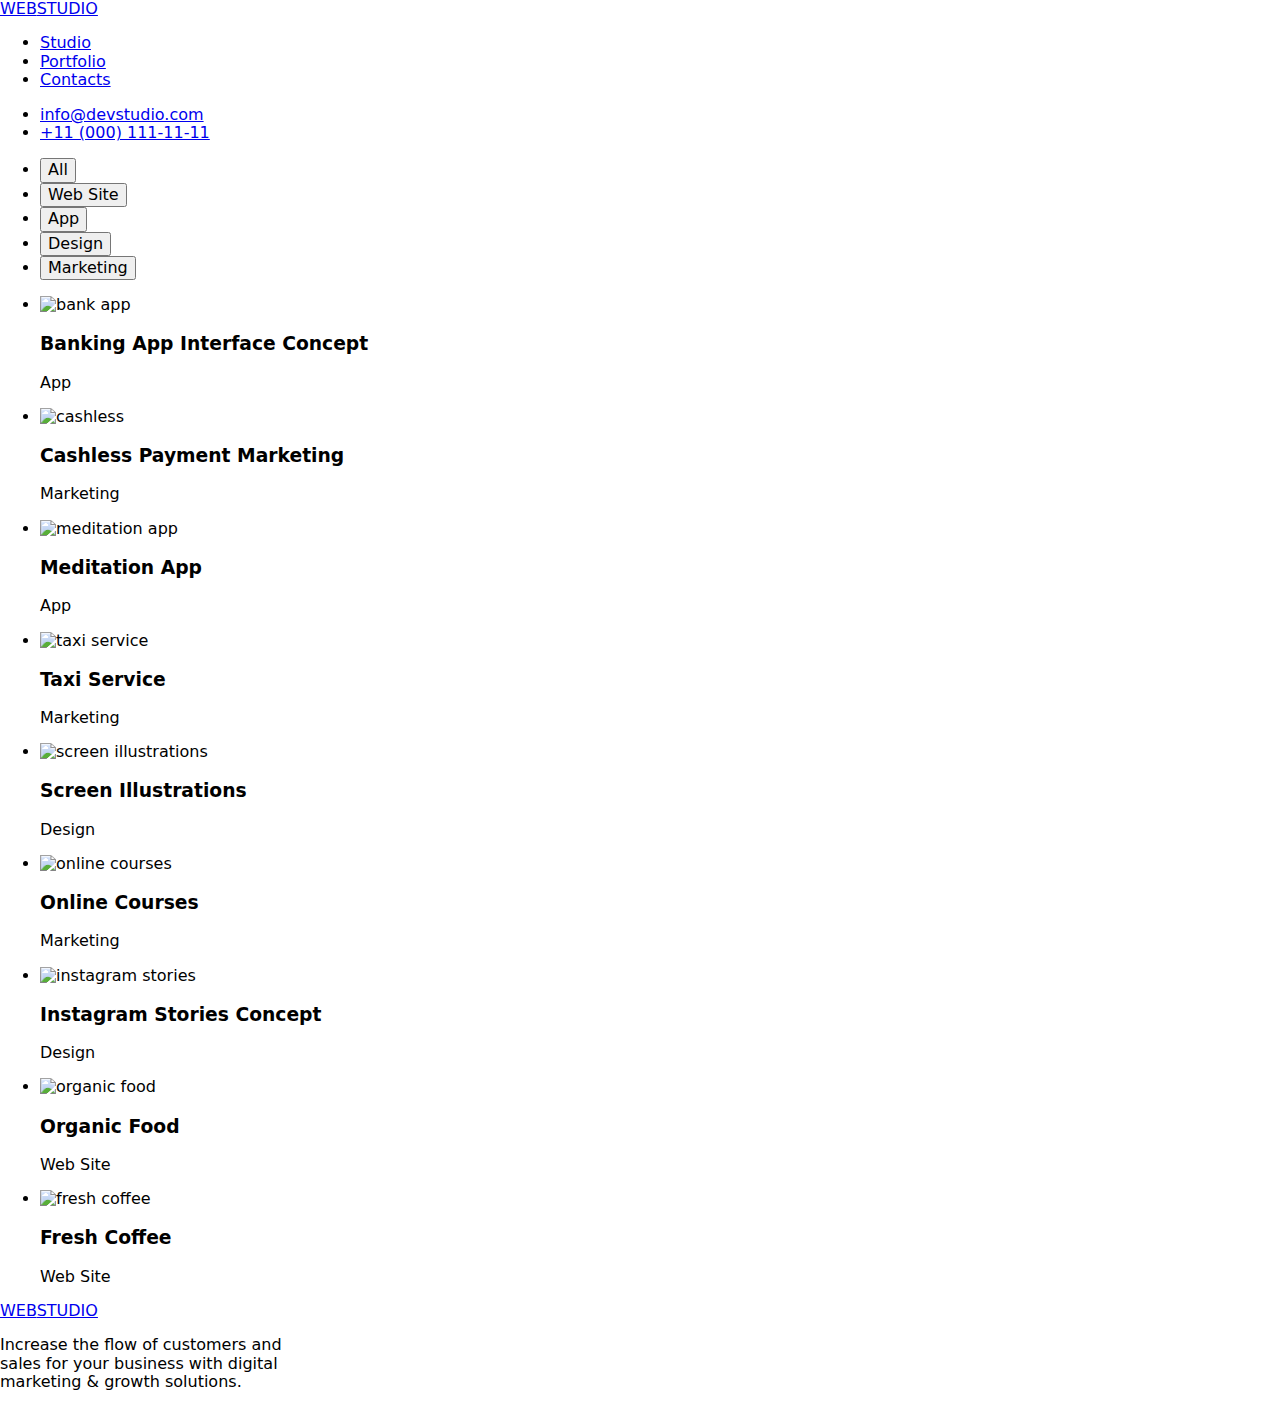
==== portfolio.html @ 7a67841f "Add files via upload" ====
<!DOCTYPE html>
<html lang="en">
<head>
    <meta charset="UTF-8">
    <meta name="viewport" content="width=device-width, initial-scale=1.0">
    <title>GoIT WEBSTUDIO - Portfolio - homework-3</title>
    <link rel="stylesheet" href="./css/styles.css">
    <link href="https://fonts.googleapis.com/css2?family=Raleway:wght@800&family=Roboto:wght@400;500;700;900&display=swap" rel="stylesheet">
    
    <link
      rel="stylesheet"
      href="https://cdnjs.cloudflare.com/ajax/libs/modern-normalize/2.0.0/modern-normalize.min.css"
    />


</head>
<body>
    <header class="header">
        <div class="container header-container">
          <nav class="header-navigation">
            <a class="header-logo link" href="./index.html">
              <span class="web-logo">WEB</span
              ><span class="studio-logo">STUDIO </span>
            </a>
  
            <ul class="header-list list">
              <li class="header-item">
                <a class="header-link link " href="./index.html">Studio</a>
              </li>
              <li class="header-item">
                <a class="header-link link current" href="./portfolio.html">Portfolio</a>
              </li>
              <li class="header-item">
                <a class="header-link link" href="#">Contacts</a>
              </li>
            </ul>
          </nav>
  
          <ul class="header-address list">
            <li>
              <a
                class="header-address-link link contacts"
                href="mailto:info@devstudio.com"
                >info@devstudio.com</a
              >
            </li>
            <li>
              <a class="header-address-link link contacts" href="tel:+110001111111"
                >+11 (000) 111-11-11</a
              >
            </li>
          </ul>
        </div>
      </header>

    
    <main>
        <section class="section">

      <!-- Button  -->
            <div class="container">
            <ul class="filter list">
                <li><button type="button" class="filter-item active">All</button></li>
                <li><button type="button" class="filter-item">Web Site</button></li>
                <li><button type="button" class="filter-item">App</button></li>
                <li><button type="button" class="filter-item">Design</button></li>
                <li><button type="button" class="filter-item">Marketing</button></li>
            </ul>
           


       <!--  Project Item  -->
          

            <ul class="project list">

                <li class="project-item">
                    <img src="./images/project-1.jpg" alt="bank app" width="360">
                    <div class="project-name">
                    <h3 class="project-title project-style">Banking App Interface Concept</h3>
                    <p class="project-title-bottom project-style-bottom">App</p>
                </div>

                </li>
                <li>
                    <img src="./images/project-2.jpg" alt="cashless" width="360"> 
                    <div class="project-name">
                    <h3 class="project-title project-style">Cashless Payment Marketing</h3>
                    <p class="project-title-bottom project-style-bottom">Marketing</p>
                    </div>
                </li>
                <li  class="project-item"><img src="./images/project-3.jpg" alt="meditation app" width="360">
                    <div class="project-name">
                    <h3 class="project-title project-style">Meditation App</h3>
                    <p class="project-title-bottom project-style-bottom">App</p>
                    </div>
                </li>

                <li class="project-item">
                    <img src="./images/project-4.jpg" alt="taxi service" width="360">
                    <div class="project-name">
                    <h3 class="project-title project-style">Taxi Service</h3>
                    <p class="project-title-bottom project-style-bottom">Marketing</p>
                    </div>
                </li>
                <li class="project-item">
                    <img src="./images/project-5.jpg" alt="screen illustrations" width="360">
                    <div class="project-name">
                    <h3 class="project-title project-style">Screen Illustrations</h3>
                    <p class="project-title-bottom project-style-bottom">Design</p>
                    </div>
                </li>
                <li class="project-item">
                    <img src="./images/project-6.jpg" alt="online courses" width="360">
                    <div class="project-name">
                    <h3 class="project-title project-style">Online Courses</h3>
                    <p class="project-title-bottom project-style-bottom">Marketing</p>
                    </div>
                </li>
                <li class="project-item">
                    <img src="./images/project-7.jpg" alt="instagram stories" width="360">
                    <div class="project-name">
                    <h3 class="project-title project-style">Instagram Stories Concept</h3>
                    <p class="project-title-bottom project-style-bottom">Design</p>
                    </div>
                </li>
                <li class="project-item">
                    <img src="./images/project-8.jpg" alt="organic food"  width="360">
                    <div class="project-name">
                    <h3 class="project-title project-style">Organic Food</h3>
                    <p class="project-title-bottom project-style-bottom">Web Site</p>
                </div>
                </li>

                <li  class="project-item">
                    <img src="./images/project-9.jpg" alt="fresh coffee" width="360">
                    <div class="project-name">
                    <h3 class="project-title project-style">Fresh Coffee</h3>
                    <p class="project-title-bottom project-style-bottom">Web Site</p>
                </div>
                </li>
            </ul>
        </div>
        </section>

    </main>

    <footer class="footer-section">
        <div class="container footer-container">
        
            <a href="./index.html" class="header-logo link"> 
                <span class="web-logo">WEB</span><span class="footer-studiologo2">STUDIO</span>
            </a>
        <p class="footer-description">Increase the flow of customers and <br/> 
            sales for your business with digital <br/>
             marketing & growth solutions.</p>
            </div>
        

    </footer>
</body>
</html>
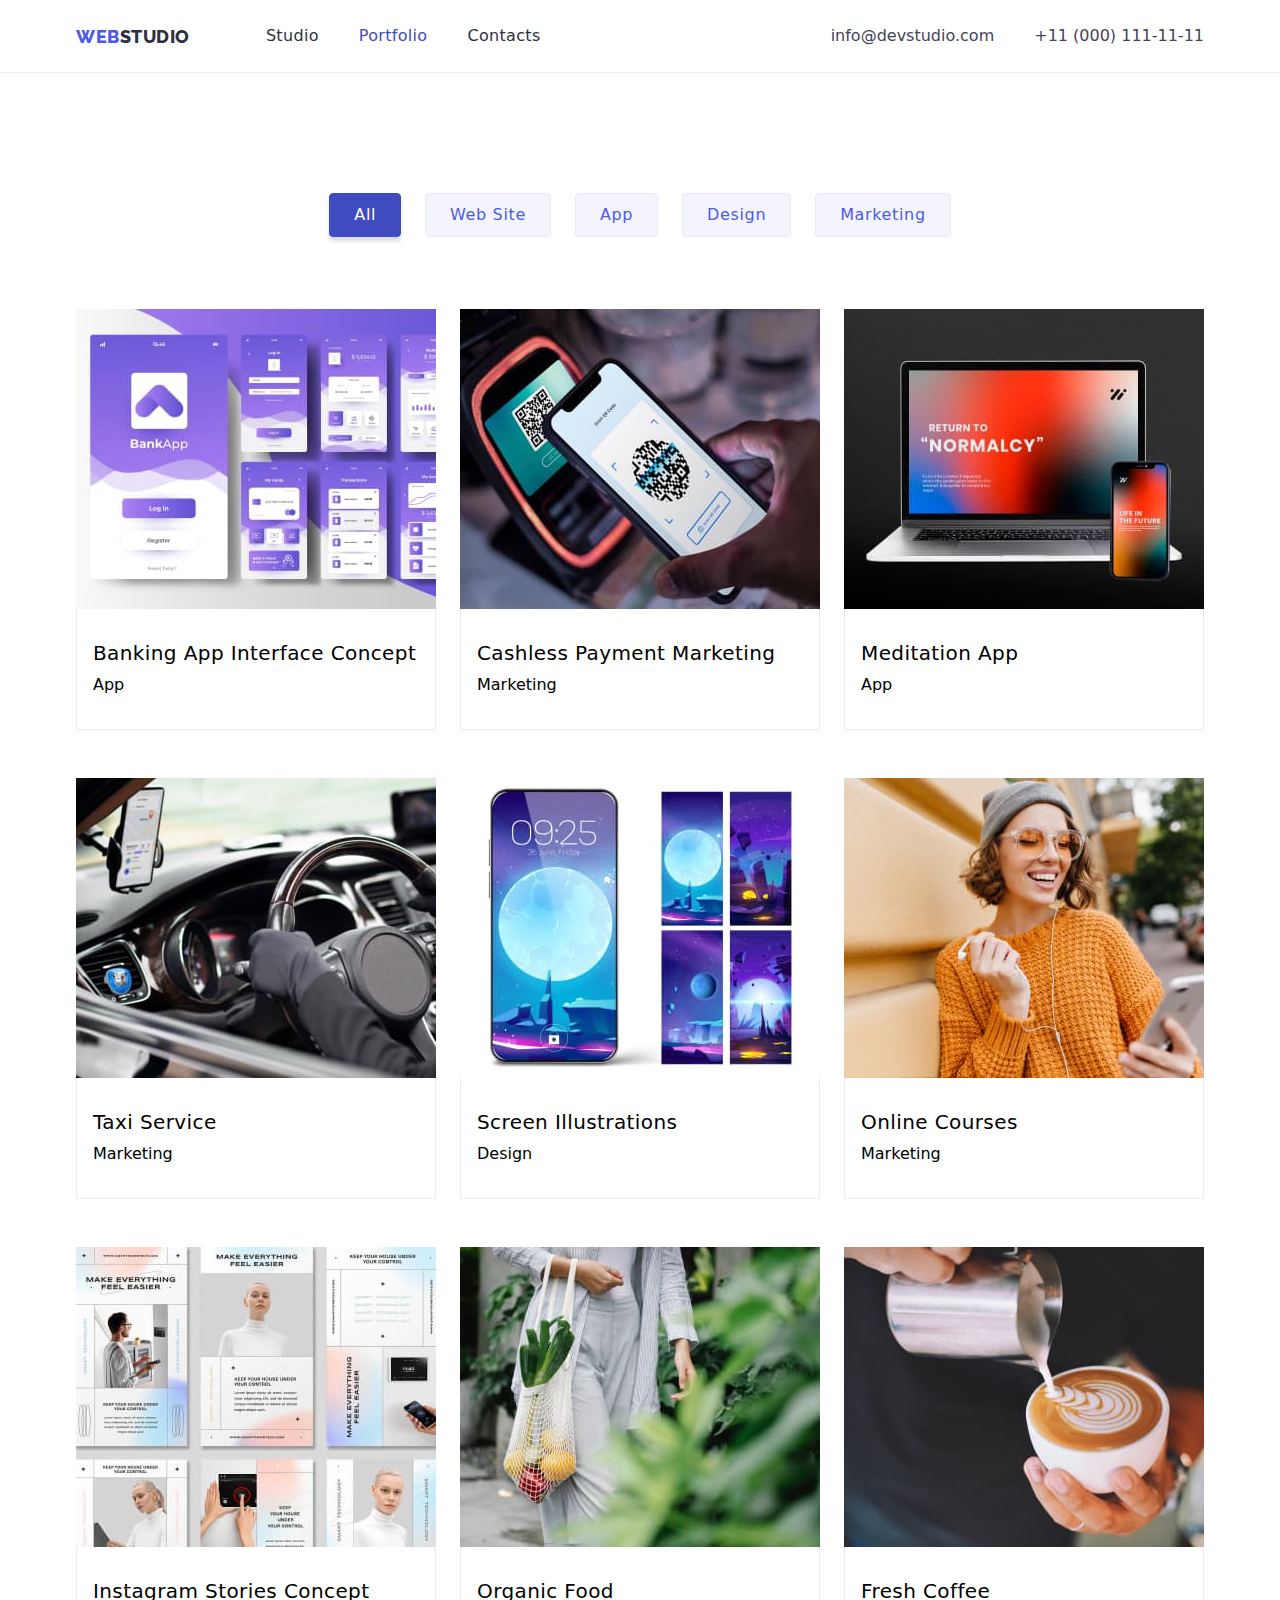
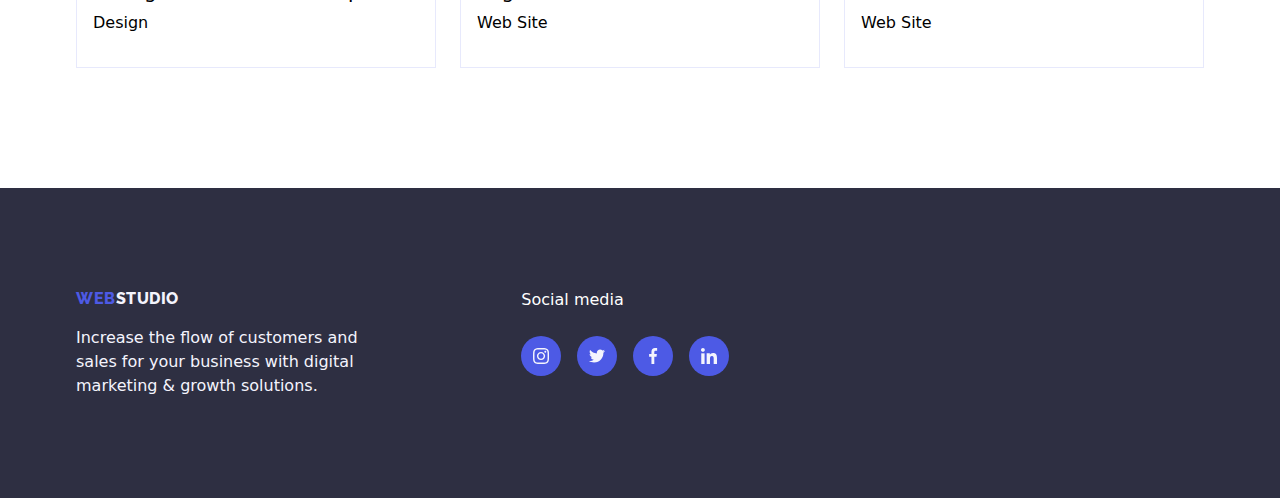
==== commit aa812ae8: "hw-04" ====
--- a/portfolio.html
+++ b/portfolio.html
@@ -146,17 +146,30 @@
     </main>
 
     <footer class="footer-section">
-        <div class="container footer-container">
+      <div class="container footer-container">
+      <div class="footer-logo-wrapper ">
+          <a href="./index.html" class="footer-logo link"> 
+              <span class="web-logo">WEB</span><span class="footer-studiologo2">STUDIO</span>
+          </a>
+
+      <p class="footer-description footer-text">Increase the flow of customers and </br>sales for your business with digital marketing & growth solutions.</p>
+          
+           
+          </div> 
+
+            <div class="container footer-social-wrap">
+
+              <p class="footer-social-title">Social media</p>
+              <ul class="footer-social-list list">
+                <li class="footer-social-item"><a class="footer-social-link " href="https://www.instagram.com/" target="_blank" rel="noopenner noreferrer"> <svg class="footer-social-svg " width="16" height="16"> <use href="./images/icons.svg#instagram"></use> </svg></a></li>
+                <li class="footer-social-item"><a class="footer-social-link " href="https://twitter.com/" target="_blank" rel="noopenner noreferrer"> <svg class="footer-social-svg "  width="16" height="16"> <use href="./images/icons.svg#twitter"></use> </svg></a></li>
+                <li class="footer-social-item"><a class="footer-social-link " href="https://www.facebook.com/" target="_blank" rel="noopenner noreferrer"> <svg class="footer-social-svg " width="16" height="16"> <use href="./images/icons.svg#facebook"></use> </svg></a></li>
+                <li class="footer-social-item"><a class="footer-social-link " href="https://www.linkedin.com/" target="_blank" rel="noopenner noreferrer"> <svg class="footer-social-svg " width="16" height="16"> <use href="./images/icons.svg#linkedin"></use> </svg></a></li>
+              </ul>
+
+            </div>
+          </div>
         
-            <a href="./index.html" class="header-logo link"> 
-                <span class="web-logo">WEB</span><span class="footer-studiologo2">STUDIO</span>
-            </a>
-        <p class="footer-description">Increase the flow of customers and <br/> 
-            sales for your business with digital <br/>
-             marketing & growth solutions.</p>
-            </div>
-        
-
     </footer>
 </body>
 </html>--- a/css/styles.css
+++ b/css/styles.css
@@ -0,0 +1,576 @@
+:root {
+    --IRIS: #4D5AE5;
+    --OCEAN: #404BBF;
+    --NAVYBLUE: #2E2F42;
+    --WHITE: #FFF;
+    --SLATE: #434455;
+    --CORNFLOWER: #E7E9FC;
+    --CLOUD: #F4F4FD;
+    --LIGHT-SLATE: #8E8F99;
+}
+
+h1,
+  h2,
+  h3,
+  h4,
+  h5,
+  h6,
+  p,
+  ul {
+    margin: 0;
+    padding: 0;
+  }
+
+
+body {
+    font-family: roboto, sans-serif;
+    font-size: 16px;
+    font-style: normal;
+    font-weight: 400;
+    line-height: 24px;
+    letter-spacing: 2%;
+}
+
+
+.container {
+    margin: 0 auto;
+    width: 1158px;
+    padding: 0 15px;  
+}
+
+.list {
+    list-style-type: none;
+    padding: 0;
+}
+
+.link {
+    list-style-type: none;
+    padding: 0;
+    text-decoration: none;
+}
+
+.section {
+    padding: 120px 0;
+}
+
+.web-logo {
+    color: var(--IRIS, #4D5AE5);
+}
+
+.studio-logo {
+    color: var(--NAVYBLUE, #2E2F42);
+}
+
+.header-logo {
+    color: var(--navyblue, #2e2f42);
+    font-family: Raleway;
+    font-size: 18px;
+    font-weight: 800;
+    line-height: 21px;
+    letter-spacing: 0.54px;
+    text-transform: uppercase;
+}
+
+.section-grey {
+    background-color: var(--CLOUD, #F4F4FD);
+}
+
+.our-team-background {
+    background-color: var(--WHITE, #FFF);
+    border-radius: 0px 0px 4px 4px;
+    box-shadow: 0px 2px 1px 0px rgba(46, 47, 66, 0.08), 0px 1px 1px 0px rgba(46, 47, 66, 0.16), 0px 1px 6px 0px rgba(46, 47, 66, 0.08);
+}
+
+
+
+/* Header - Navigation */
+
+.header {
+    border-bottom: 1px solid var(--CORNFLOWER, #E7E9FC);
+}
+
+.header-navigation {
+    display: flex;
+    align-items: center;
+    
+}
+
+
+/* NAV of Studio, Portfolio and Content */
+
+.header-container {
+    display: flex;
+    justify-content: space-between;
+    
+}
+
+.header-list {
+    display: flex;
+    gap: 40px;    
+    margin-left: 76px;
+    padding-top: 24px 0;
+}
+
+.header-link {
+    color: var(--NAVYBLUE, #2E2F42);
+    font-weight: 500;
+    letter-spacing: .32px;
+  
+}
+
+.header-link:hover, 
+.header-link:focus {
+    color: var(--OCEAN, #2E2F42)
+}
+
+.current {
+    color: var(--OCEAN, #404BBF);
+}
+
+/* Email and Contacts   */
+
+.header-address {
+    display: flex;
+    gap: 40px;
+  
+}
+
+.header-address-link {
+    display: block;
+    padding: 24px 0;
+}
+
+.contacts {
+    color: var(--SLATE, #434455);
+    text-decoration: none;
+}
+
+.contacts:hover,
+.contacts:focus {
+    color: var(--OCEAN, #404BBF);
+}
+
+.list {
+    list-style-type: none;
+}
+
+
+/* hero section */
+.hero-section { 
+    background-image: linear-gradient(
+        to right, 
+        rgba(46, 47, 66, 0.7),
+        rgba(46, 47, 66, 0.7)
+    ), 
+    url("../images/bg-people-office.png");
+  
+    align-items: center;
+    padding: 188px 0 188px 0;
+    text-align: center;
+}
+
+
+.hero-title {
+    color: var(--WHITE, #FFF);
+    text-align: center;
+    font-size: 56px;
+    font-style: normal;
+    font-weight: 700;
+    line-height: 60px; 
+    letter-spacing: 1.12px;
+    text-transform: uppercase;
+    margin-bottom: 48px;
+    
+}
+
+.hero-button {
+    cursor: pointer;
+    color: var(--WHITE, #FFF);
+    background: var(--IRIS, #4D5AE5);
+    font-family: Roboto;
+    font-size: 16px;
+    font-style: normal;
+    font-weight: 500;
+    line-height: 24px; 
+    letter-spacing: 0.64px;
+    
+    display: inline-flex;
+    padding: 16px 32px;
+    align-items: flex-start;
+    gap: 10px;
+
+    border-radius: 4px;
+    box-shadow: 0px 4px 4px 0px rgba(0, 0, 0, 0.15);
+    border: none;
+
+}
+
+.hero-button:hover,
+.hero-button:focus {
+    color: var(--WHITE, #FFF);
+    background-color: var(--OCEAN);
+}
+
+
+
+/* SECTION BENEFITS */
+
+.sec-title {
+    margin-bottom: 72px;
+}
+
+.benefit-list{
+    display: flex;
+    /* justify-content: ; */
+    gap: 24px;
+   
+}
+
+.benefits-title {
+    color: var(--NAVYBLUE, #2E2F42);
+    font-family: Roboto;
+    font-size: 20px;
+    font-style: normal;
+    font-weight: 500;
+    line-height: 24px;
+    letter-spacing: 0.4px;
+    margin-bottom: 8px;
+    width: 264px;
+}
+
+.title-description {
+    color: var(--SLATE, #434455);
+    width: 264px;
+    font-family: Roboto;
+    font-size: 16px;
+    font-style: normal;
+    font-weight: 400;
+    line-height: 24px; 
+    letter-spacing: 0.32px;
+}
+
+/*  OUR TEAM SECTION */
+
+.sectiontitle-h2 {
+    color: var(--NAVY-BLUE, #2E2F42);
+    text-align: center;
+    font-family: Roboto;
+    font-size: 36px;
+    font-style: normal;
+    font-weight: 700;
+    line-height: 40px;
+    letter-spacing: 0.72px;
+    text-transform: capitalize;
+}
+
+
+.ourteam-h3 {
+
+    color: var(--NAVY-BLUE, #2E2F42);
+    font-family: Roboto;
+    font-size: 20px;
+    font-style: normal;
+    font-weight: 500;
+    line-height: 24px; 
+    letter-spacing: 0.4px;
+}
+
+.ourteam-position {
+    color: var(--SLATE, #434455);
+    font-family: Roboto;
+    font-size: 16px;
+    font-style: normal;
+    font-weight: 400;
+    line-height: 24px; 
+    letter-spacing: 0.32px;
+    text-align: center;
+    
+}
+
+
+.what-are-we {
+    display: flex;
+    justify-content: space-between;
+}
+
+.our-team {
+    display: flex;
+    justify-content: space-between;
+}
+
+.ourteam-name {
+    text-align: center;
+    margin-bottom: 8px;
+    
+}
+
+
+/* OUR TEAM SOCIAL ICON */
+
+.section-item-wrap {
+    padding-top: 32px;
+    padding-bottom: 32px;
+    gap: 32px;
+    width: 100%;
+    text-align: center;
+ }
+
+
+.benefit-svg-box {
+    width: 264px;
+    height: 112px;
+    display: flex;
+    align-items: center;
+    border-radius: 4px;
+    margin-bottom: 8px;
+    background: var(--CLOUD, #F4F4FD);
+    justify-content: center;
+}
+
+
+
+.team-social-link  {
+    width: 100%;
+    height: 100%;
+    border-radius: 50%;
+    display: flex;    
+    align-items: center;
+    justify-content: center;
+    background-color: var(--IRIS, #4D5AE5);
+    color: var(--CLOUD, #F4F4FD);
+}
+
+.team-social-link:hover,
+.team-social-link:focus {
+    background-color: var(--OCEAN, #404BBF);
+}
+
+.team-social-svg {
+  
+
+}
+
+.team-social-list {
+    display: flex;
+    justify-content: center;
+    gap: 24px;
+    margin-top: 8px;
+    
+}
+
+.team-social-item{
+    width: 40px;
+    height: 40px;
+}
+
+
+
+
+/* CUSTOMER SECTION ICON */
+
+
+.customer-list {
+    display: flex;
+    justify-content: center;
+    gap: 24px;
+   
+
+}
+
+.customer-item {
+    width: 168px;
+    height: 88px;
+    border-radius: 4px;
+    border: 1px solid var(--LIGHT-SLATE, #8E8F99)
+
+}
+
+.customer-link {
+    width: 100%;
+    height: 100%;
+    display: flex;
+    justify-content: center;
+    align-items: center;
+    border: 1px solid var(--LIGHT-SLATE, #8E8F99)
+
+}
+
+.customer-svg {
+    width: 104px;
+    height: 54px;
+}
+
+.customer-link:hover, 
+.customer-link:focus {
+    border-color: var(--OCEAN, #404BBF);
+    color: var(--OCEAN, #404BBF);
+    
+}
+
+
+/* FOOTER SOCIAL SVG */
+
+.footer-social-title {
+    color: var(--WHITE, #FFF);
+    display: flex;
+}
+
+.footer-social-wrap {
+    margin-left: 120px;
+    
+}
+
+
+
+/* FOOTER */
+
+.footer {
+    background-color: var(--NAVYBLUE, #2E2F42);
+}
+
+.footer-text {
+    color: var(--CLOUD, #F4F4FD);
+    margin-top: 17px;
+}
+
+.footer-studiologo2 {
+    color: var(--CLOUD, #F4F4FD);
+}
+
+.footer-section {
+    background-color: var(--NAVYBLUE, #2E2F42);
+    padding-top: 100px;
+    padding-bottom: 100px;
+    display: flex;
+    
+}
+
+.footer-container {
+    display: flex;
+    align-items: flex-start;
+}
+
+.footer-social-list {
+    flex-wrap: wrap;
+    display: flex;
+    gap: 16px;
+    margin-top: 16px;
+}
+
+.footer-social-item {
+    width: 40px;
+    height: 40px;
+}
+
+.footer-social-link {
+    width: 100%;
+    height: 100%;
+    border-radius: 50%;
+    display: flex;
+    align-items: center;
+    justify-content: center;
+    background-color: var(--IRIS, #4D5AE5);
+    margin-top: 8px;
+}
+
+
+
+.footer-social-link:hover,
+.footer-social-link:focus {
+    background-color: #31d0aa;
+}
+
+.footer-social-svg {
+    fill: var(--CLOUD, #F4F4FD);
+}
+
+.footer-logo {
+    display: flex;
+    font-weight: 800;
+    line-height: 21px;
+    letter-spacing: .54px;
+    text-transform: uppercase;
+    font-style: normal;
+    font-family: Raleway;
+}
+
+.footer-logo-wrapper {
+    width: 261.554;
+    height: 112.969;
+    /* display: flex; */
+}
+
+/* Portfolio */
+
+.filter-item {
+    cursor: pointer;
+    padding: 12px 24px;
+    border-radius: 4px;
+    font-family: inherit;
+    font-size: 16px;
+    font-weight: 500;
+    letter-spacing:  .64px;
+    border: 1px solid var(--CORNFLOWER, #E7E9FC);
+    background: var(--CLOUD, #F4F4FD);
+    color: var(--IRIS, #4D5AE5);
+}
+
+
+
+.filter-item:hover {
+    color: var(--WHITE, #F4F4FD);
+    background: var(--OCEAN, #404BBF);
+    border: 1px solid var(--OCEAN, #404BBF);
+    box-shadow: 0px 4px 4px 0px rgba(0, 0, 0, 0.15);
+}
+
+.active {
+    color: var(--WHITE, #FFF);
+    background: var(--OCEAN, #404BBF);
+    border: 1px solid var(--OCEAN, #404BBF);
+    box-shadow: 0px 4px 4px 0px rgba(0, 0, 0, 0.15);
+}
+
+.filter {
+    display: flex;
+    justify-content: center;
+    align-items: center;
+    gap: 24px;
+    margin-bottom: 72px;
+}
+
+.project {
+    display: flex;
+    flex-wrap: wrap;
+    gap: 48px 24px;
+    justify-content: center;
+    align-items: center;
+}
+
+.project-name {
+    padding: 32px 16px;
+    border: 1px solid var(--CORNFLOWER, #E7E9FC);
+    border-top: none;
+}
+
+img {
+    display: block;
+}
+
+
+.project-title {
+    margin-bottom: 8px;
+}
+
+.project-style {
+    font-size: 20px;
+    font-weight: 500;
+    line-height: 24px;
+    letter-spacing: .4px;
+}
+
+.section-no-top-padding {
+    padding-top: 0;
+}
+
+
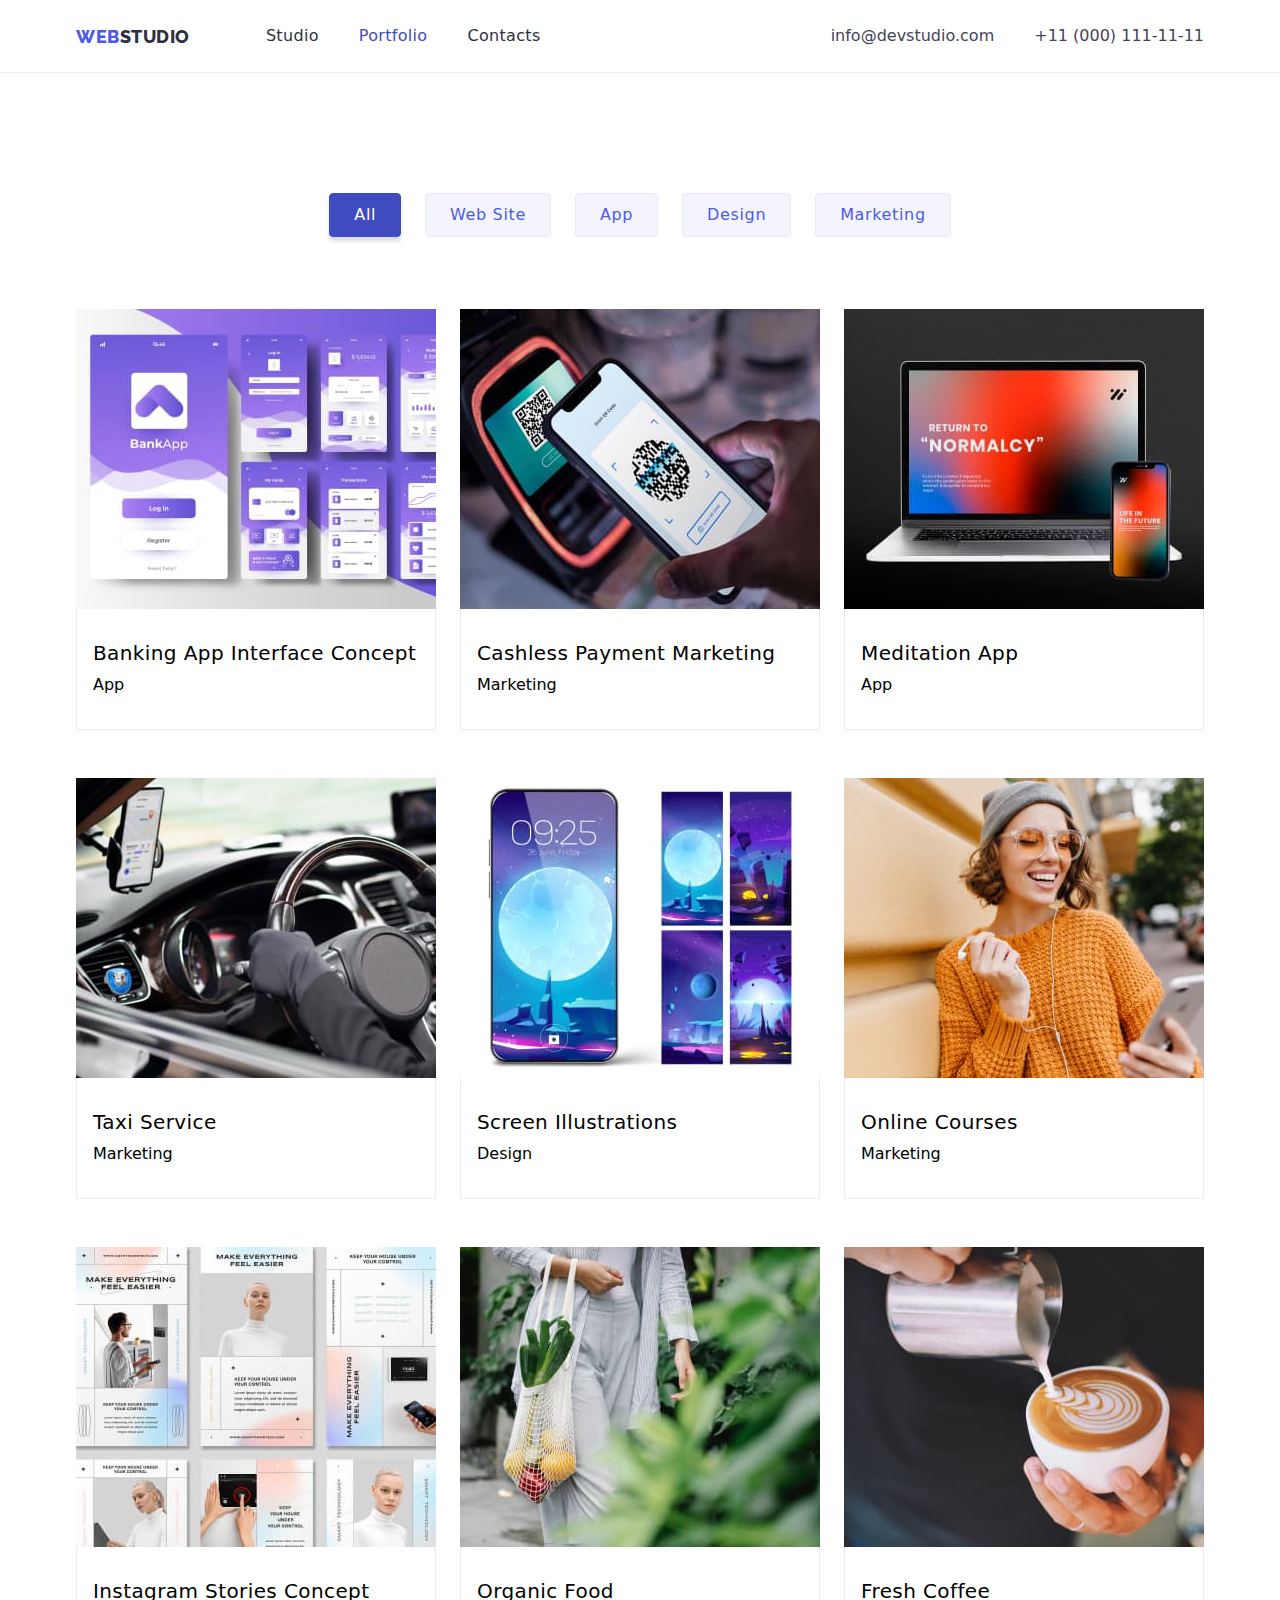
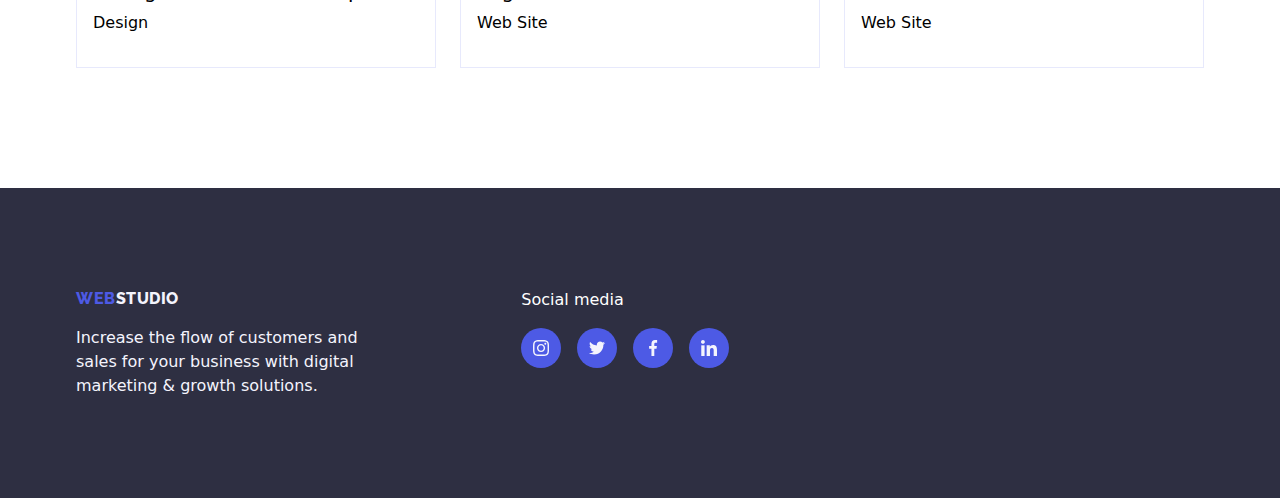
==== commit 8667c14a: "hw-05" ====
--- a/portfolio.html
+++ b/portfolio.html
@@ -3,7 +3,7 @@
 <head>
     <meta charset="UTF-8">
     <meta name="viewport" content="width=device-width, initial-scale=1.0">
-    <title>GoIT WEBSTUDIO - Portfolio - homework-3</title>
+    <title>GoIT WEBSTUDIO - Portfolio - homework-5</title>
     <link rel="stylesheet" href="./css/styles.css">
     <link href="https://fonts.googleapis.com/css2?family=Raleway:wght@800&family=Roboto:wght@400;500;700;900&display=swap" rel="stylesheet">
     
@@ -73,71 +73,101 @@
           
 
             <ul class="project list">
-
-                <li class="project-item">
+              
+                <li class="project-item">
+                  <a class="project-link link" href="#">
                     <img src="./images/project-1.jpg" alt="bank app" width="360">
                     <div class="project-name">
+                     
                     <h3 class="project-title project-style">Banking App Interface Concept</h3>
                     <p class="project-title-bottom project-style-bottom">App</p>
+                 
                 </div>
-
-                </li>
-                <li>
+              </a>
+                </li>
+
+                <li class="project-item">
+                  <a class="project-link link" href="#">
                     <img src="./images/project-2.jpg" alt="cashless" width="360"> 
                     <div class="project-name">
                     <h3 class="project-title project-style">Cashless Payment Marketing</h3>
                     <p class="project-title-bottom project-style-bottom">Marketing</p>
                     </div>
-                </li>
-                <li  class="project-item"><img src="./images/project-3.jpg" alt="meditation app" width="360">
+                  </a>
+                </li>
+
+                
+
+                <li  class="project-item">
+                  <a class="project-link link" href="#">
+                  <img src="./images/project-3.jpg" alt="meditation app" width="360">
                     <div class="project-name">
                     <h3 class="project-title project-style">Meditation App</h3>
                     <p class="project-title-bottom project-style-bottom">App</p>
                     </div>
-                </li>
-
-                <li class="project-item">
+                  </a>
+                </li>
+
+                <li class="project-item">
+                  <a class="project-link link" href="#">
                     <img src="./images/project-4.jpg" alt="taxi service" width="360">
                     <div class="project-name">
                     <h3 class="project-title project-style">Taxi Service</h3>
                     <p class="project-title-bottom project-style-bottom">Marketing</p>
                     </div>
-                </li>
-                <li class="project-item">
+                    </a>
+                </li>
+
+                <li class="project-item">
+                  <a class="project-link link" href="#">
                     <img src="./images/project-5.jpg" alt="screen illustrations" width="360">
                     <div class="project-name">
                     <h3 class="project-title project-style">Screen Illustrations</h3>
                     <p class="project-title-bottom project-style-bottom">Design</p>
                     </div>
-                </li>
-                <li class="project-item">
+                  </a>
+                </li>
+
+                
+                <li class="project-item">
+                  <a class="project-link link" href="#">
                     <img src="./images/project-6.jpg" alt="online courses" width="360">
                     <div class="project-name">
                     <h3 class="project-title project-style">Online Courses</h3>
                     <p class="project-title-bottom project-style-bottom">Marketing</p>
                     </div>
-                </li>
-                <li class="project-item">
+                  </a>
+                </li>
+
+                <li class="project-item">
+                  <a class="project-link link" href="#">
                     <img src="./images/project-7.jpg" alt="instagram stories" width="360">
                     <div class="project-name">
                     <h3 class="project-title project-style">Instagram Stories Concept</h3>
                     <p class="project-title-bottom project-style-bottom">Design</p>
                     </div>
-                </li>
-                <li class="project-item">
+                  </a>
+                </li>
+
+
+                <li class="project-item">
+                  <a class="project-link link" href="#">
                     <img src="./images/project-8.jpg" alt="organic food"  width="360">
                     <div class="project-name">
                     <h3 class="project-title project-style">Organic Food</h3>
                     <p class="project-title-bottom project-style-bottom">Web Site</p>
                 </div>
+              </a>
                 </li>
 
                 <li  class="project-item">
+                  <a class="project-link link" href="#">
                     <img src="./images/project-9.jpg" alt="fresh coffee" width="360">
                     <div class="project-name">
                     <h3 class="project-title project-style">Fresh Coffee</h3>
                     <p class="project-title-bottom project-style-bottom">Web Site</p>
                 </div>
+              </a>
                 </li>
             </ul>
         </div>
@@ -171,5 +201,7 @@
           </div>
         
     </footer>
+
+    <script src="./"></script>
 </body>
 </html>--- a/css/styles.css
+++ b/css/styles.css
@@ -47,6 +47,7 @@
     list-style-type: none;
     padding: 0;
     text-decoration: none;
+    color: inherit;
 }
 
 .section {
@@ -221,7 +222,6 @@
 
 .benefit-list{
     display: flex;
-    /* justify-content: ; */
     gap: 24px;
    
 }
@@ -380,8 +380,8 @@
 .customer-item {
     width: 168px;
     height: 88px;
-    border-radius: 4px;
-    border: 1px solid var(--LIGHT-SLATE, #8E8F99)
+    
+    /* border: 1px solid var(--LIGHT-SLATE, #8E8F99); */
 
 }
 
@@ -391,17 +391,21 @@
     display: flex;
     justify-content: center;
     align-items: center;
-    border: 1px solid var(--LIGHT-SLATE, #8E8F99)
+    border-radius: 4px;
+    border: 1px solid var(--LIGHT-SLATE, #8E8F99);
+    color: var(--LIGHT-SLATE, #8E8F99);
+    
 
 }
 
 .customer-svg {
     width: 104px;
     height: 54px;
-}
-
-.customer-link:hover, 
-.customer-link:focus {
+    fill: currentColor;
+    
+}
+
+.customer-link:hover  {
     border-color: var(--OCEAN, #404BBF);
     color: var(--OCEAN, #404BBF);
     
@@ -413,13 +417,13 @@
 .footer-social-title {
     color: var(--WHITE, #FFF);
     display: flex;
+    font-weight: 500;
 }
 
 .footer-social-wrap {
     margin-left: 120px;
     
 }
-
 
 
 /* FOOTER */
@@ -469,8 +473,8 @@
     display: flex;
     align-items: center;
     justify-content: center;
-    background-color: var(--IRIS, #4D5AE5);
-    margin-top: 8px;
+    background: var(--IRIS, #4D5AE5);
+    
 }
 
 
@@ -481,7 +485,7 @@
 }
 
 .footer-social-svg {
-    fill: var(--CLOUD, #F4F4FD);
+    fill: currentColor;
 }
 
 .footer-logo {
@@ -573,4 +577,15 @@
     padding-top: 0;
 }
 
-
+/* PORTFOLIO CARDs */
+
+.project-link {
+    display: block;
+    cursor: pointer;
+}
+
+.project-link:hover {
+    box-shadow: 0px 4px 1px 0px rgba(46, 47, 66, 0.08), 0px 1px 1px 0px rgba(46, 47, 66, 0.16), 0px 1px 6px 0px rgba(46, 47, 66, 0.08);
+
+}
+
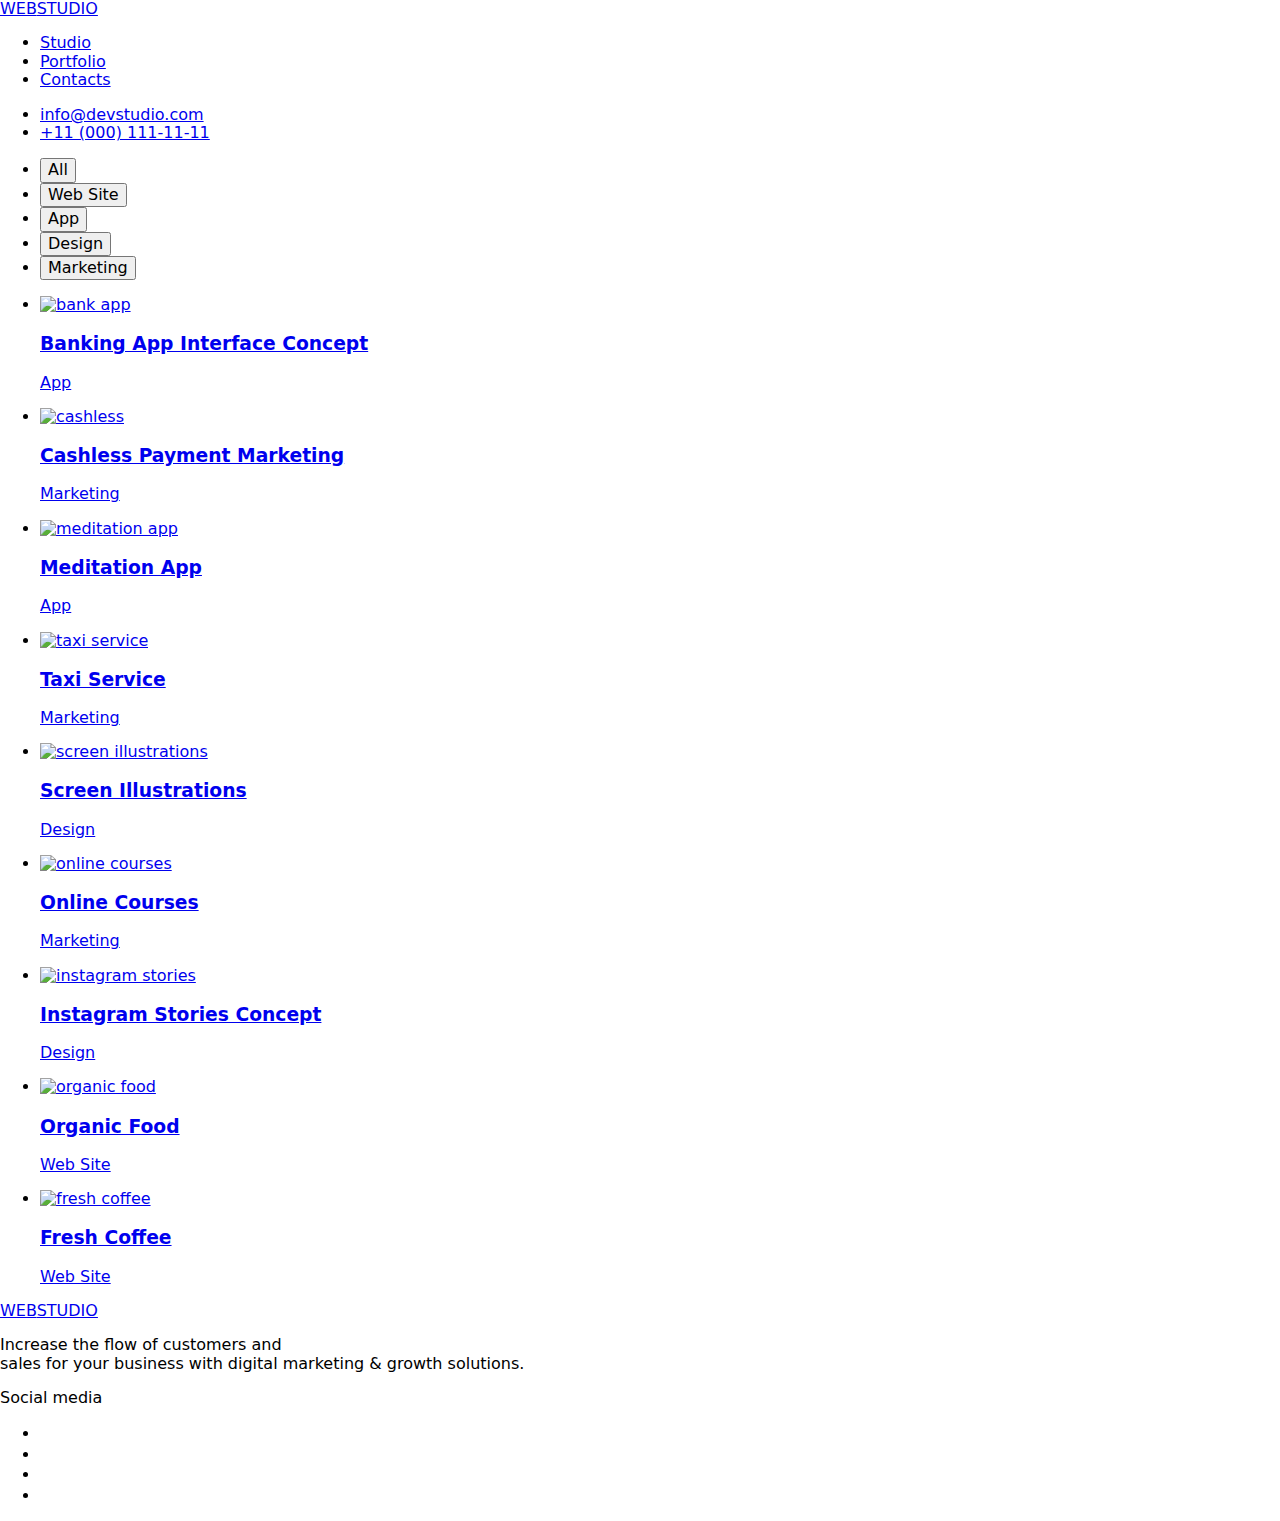
==== commit 46241a97: "Add files via upload" ====
--- a/portfolio.html
+++ b/portfolio.html
@@ -3,7 +3,7 @@
 <head>
     <meta charset="UTF-8">
     <meta name="viewport" content="width=device-width, initial-scale=1.0">
-    <title>GoIT WEBSTUDIO - Portfolio - homework-5</title>
+    <title>GoIT WEBSTUDIO - Portfolio - homework-3</title>
     <link rel="stylesheet" href="./css/styles.css">
     <link href="https://fonts.googleapis.com/css2?family=Raleway:wght@800&family=Roboto:wght@400;500;700;900&display=swap" rel="stylesheet">
     
@@ -201,7 +201,5 @@
           </div>
         
     </footer>
-
-    <script src="./"></script>
 </body>
 </html>